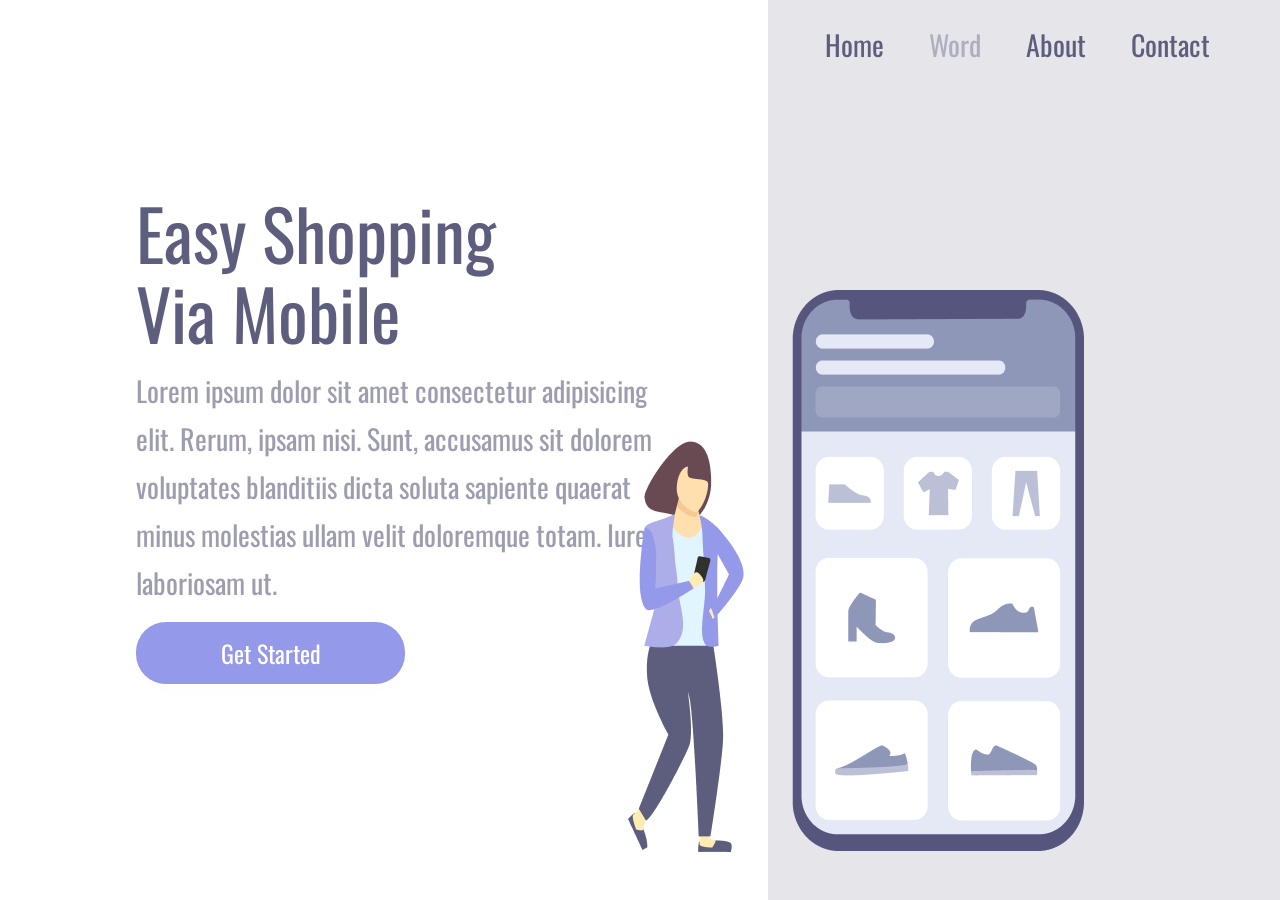
==== Projeto1.html @ 5e77f570 "Primeiro Commit - Projeto responsividade" ====
<!DOCTYPE html>
<html lang="en">
<head>
    <meta charset="UTF-8">
    <meta name="viewport" content="width=device-width, initial-scale=1.0">
    <link rel="stylesheet" href="./Projeto1.css">
    <link rel="preconnect" href="https://fonts.googleapis.com">
    <link rel="preconnect" href="https://fonts.gstatic.com" crossorigin>
    <link href="https://fonts.googleapis.com/css2?family=Montserrat:ital,wght@0,100..900;1,100..900&family=Oswald:wght@200..700&family=Poppins:ital,wght@0,100;0,200;0,300;0,400;0,500;0,600;0,700;0,800;0,900;1,100;1,200;1,300;1,400;1,500;1,600;1,700;1,800;1,900&display=swap" rel="stylesheet">
    <title>CSS - Projeto</title>
</head>
<body>
    <div class="wrapper">
        <section class="container-left">
            <h1>Easy Shopping Via Mobile</h1>
            <p>Lorem ipsum dolor sit amet consectetur adipisicing elit. Rerum, ipsam nisi. Sunt, accusamus sit dolorem voluptates blanditiis dicta soluta sapiente quaerat minus molestias ullam velit doloremque totam. Iure, laboriosam ut.</p>
            <button>Get Started</button>
        </section>
        <section class="container-right">
            <header>
                <a>Home</a>
                <a>Word</a>
                <a>About</a>
                <a>Contact</a>
            </header>
            <img alt="girl-cellphone" src="./img/Projeto1.png">
        </section>
    </div>    
</body>
</html>
---- Projeto1.css ----
*{
    margin: 0;
    padding: 0;
    box-sizing: border-box;
    font-family: "Oswald", sans-serif;
    font-weight: 400;
    color: #5d5d7d;
}

.wrapper {
    height: 100vh;
    width: 100vw;
}

.container-left{
    display: inline-block;
    width: 60%;
    padding-left: 136px;
    margin-top: 15%;
}

.container-right{
    display: inline-block;
    background-color: rgba(93,93,125,0.16);
    height: 100vh;
    width: 40%;
    position: absolute;
}

img{
    position: relative;
    top: 25%;
    right: 140px;
}

h1 {
    font-size: 70px;
    line-height: 80px;
    width: 368px;
}

p{
    font-size: 28px;
    line-height: 48px;
    opacity: 0.6;
    margin: 15px 0;
    width: 540px;
}

button {
    width: 269px;
    height: 62px;
    background: #9499ea;
    box-shadow: 0px 10px 24px rgb(148, 153, 234, 0.00979959);
    border: none;
    border-radius: 30px;
    font-size: 24px;
    line-height: 36px;
    text-align: center;
    color: #ffffff;
    cursor: pointer;
}

button:hover{
    opacity: .8;
}

button:active{
    opacity: .6;
}

a{
    font-size: 28px;
    line-height: 41px;
    margin-right: 41px;
    cursor: pointer;
}

a:nth-child(2){
    opacity: 0.4;
}

a:hover {
    opacity: 0.4;
}

a:active {
    opacity: 0.8;
}

header{
    margin: 24px 0 0 57px;
}

@media screen and (max-width: 900px){ 
    .container-left{
        width: 100%;
        height: 50%;
        padding: 0;
        margin: 0;
    }
    .container-right{
        display: block;
        height: auto;
        width: 100%;
        position: static;
    }
    img{
        position: static;
        max-width: 90%;
    }
    header {
        display: none;
    }
    h1{
        font-size: 36px;
        line-height: 52px;
        width: auto;
        margin: 58px 50px 0 50px;
        text-align: center;     
    }
    p{
        margin: 15px 40px;
        width: auto;
        text-align: center;
        font-size: 14px;
        line-height: 24px;
    }
    button {
        margin: 0 auto;
        display: block;
    }
}
@media screen and (max-width: 330px) {
    .container-left{
        height: 70%;
    }
}
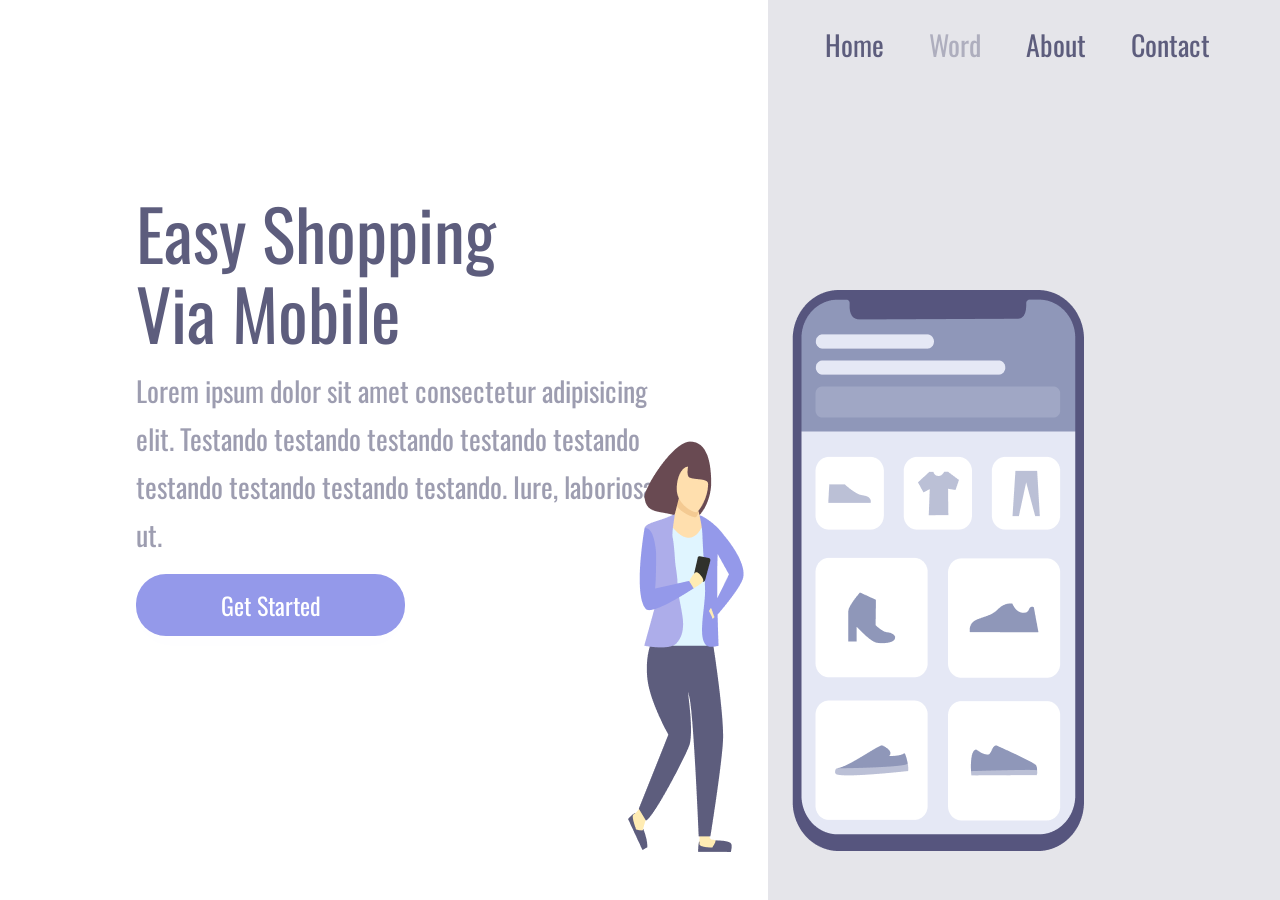
==== commit e1b1264b: "Update Projeto1.html Teste para envio do arquivo para programa VS Code" ====
--- a/Projeto1.html
+++ b/Projeto1.html
@@ -13,7 +13,7 @@
     <div class="wrapper">
         <section class="container-left">
             <h1>Easy Shopping Via Mobile</h1>
-            <p>Lorem ipsum dolor sit amet consectetur adipisicing elit. Rerum, ipsam nisi. Sunt, accusamus sit dolorem voluptates blanditiis dicta soluta sapiente quaerat minus molestias ullam velit doloremque totam. Iure, laboriosam ut.</p>
+            <p>Lorem ipsum dolor sit amet consectetur adipisicing elit. Testando testando testando testando testando testando testando testando testando. Iure, laboriosam ut.</p>
             <button>Get Started</button>
         </section>
         <section class="container-right">
@@ -27,4 +27,4 @@
         </section>
     </div>    
 </body>
-</html>+</html>
